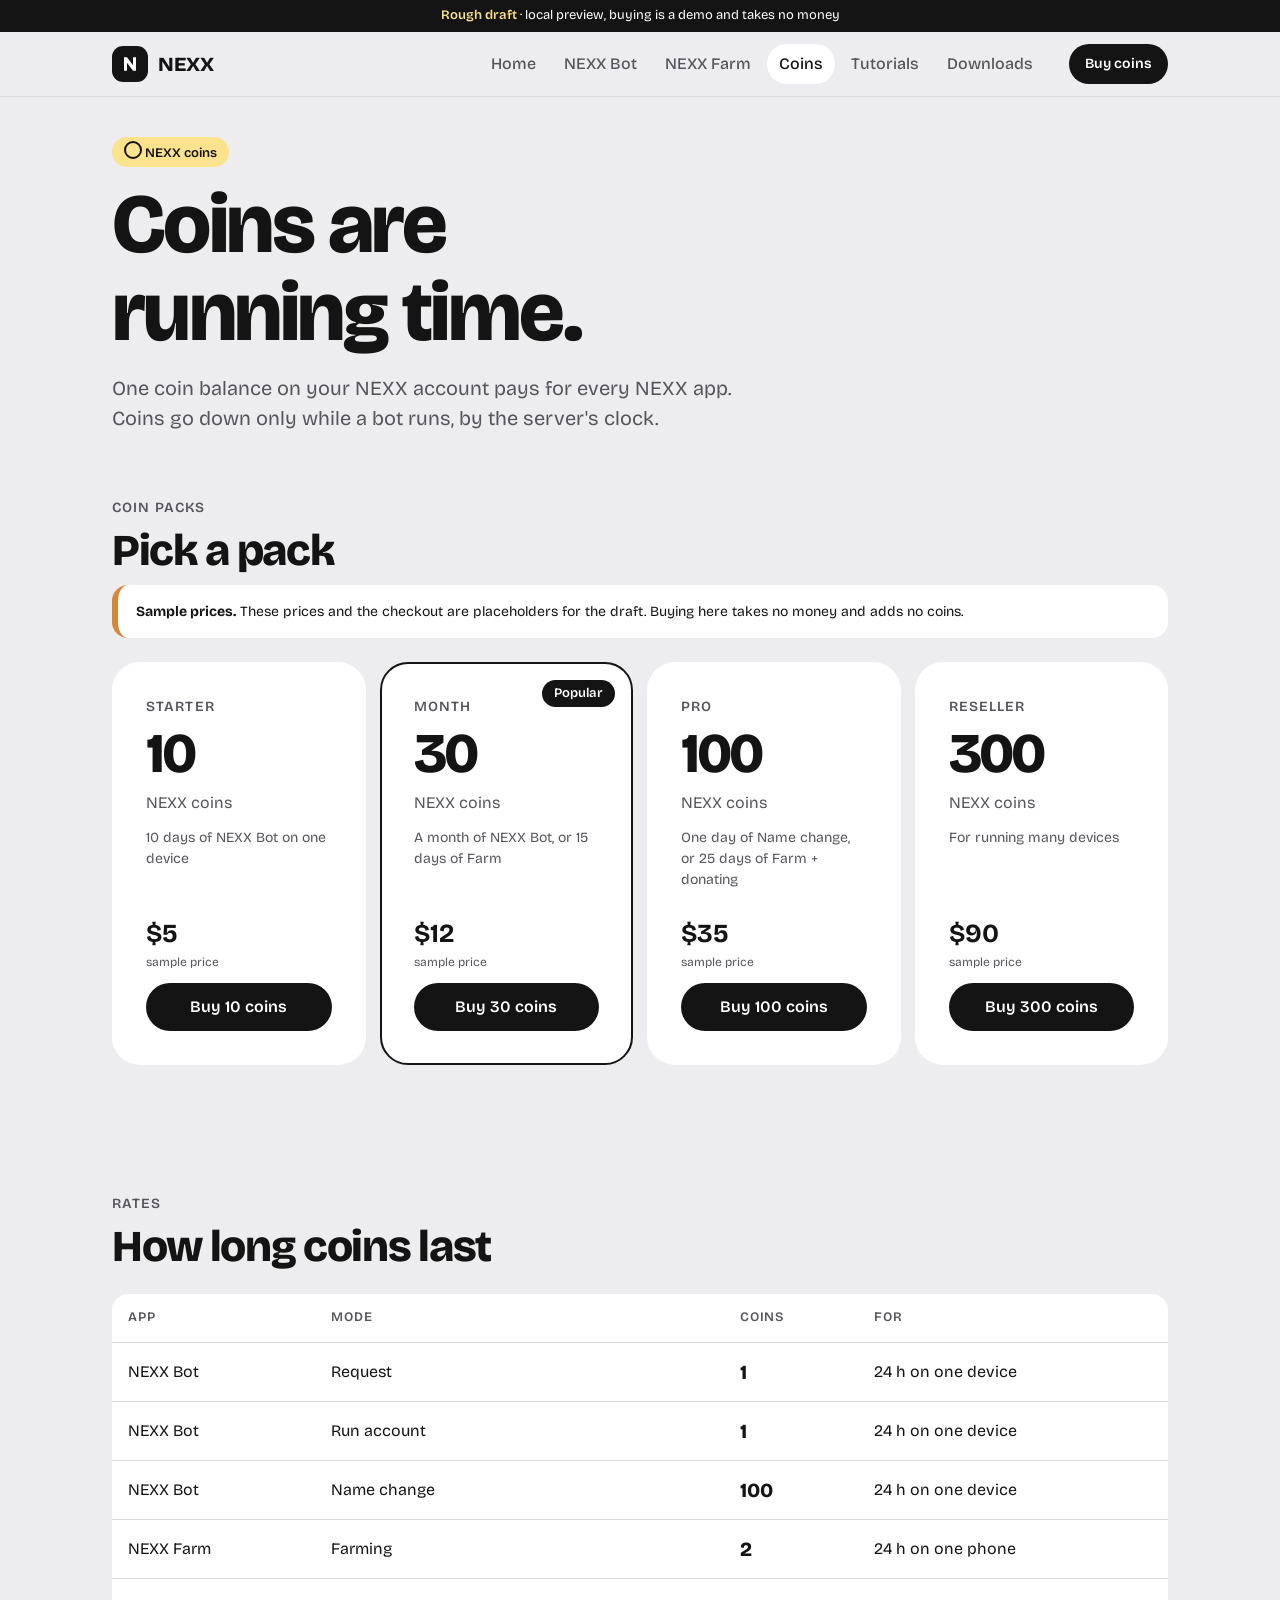
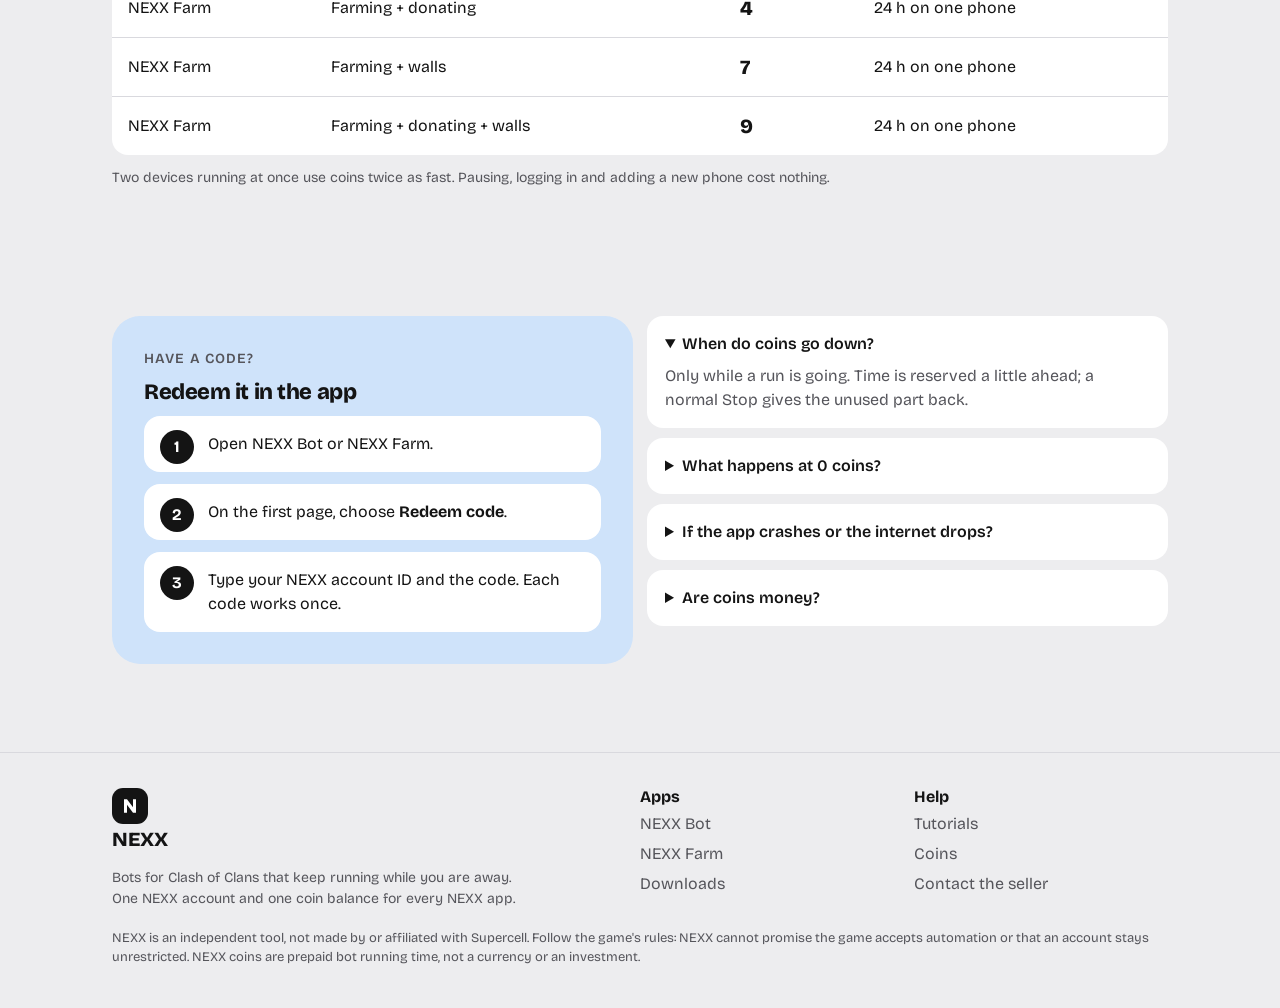
==== coins.html @ ed18e1c4 "NEXX website v0.2.1: first upload for GitHub Pages Six pages (Home, NEXX Bot, NEXX Farm, Coins, Tuto" ====
<!doctype html>
<html lang="en">
<head>
<meta charset="utf-8">
<meta name="viewport" content="width=device-width, initial-scale=1, viewport-fit=cover">
<meta name="theme-color" content="#EDEDEF">
<script>document.documentElement.className += " js";</script>
<title>NEXX coins — buy running time</title>
<link rel="preconnect" href="https://fonts.googleapis.com">
<link rel="preconnect" href="https://fonts.gstatic.com" crossorigin>
<link href="https://fonts.googleapis.com/css2?family=Bricolage+Grotesque:opsz,wght@12..96,400;12..96,500;12..96,600;12..96,700;12..96,800&display=swap" rel="stylesheet">
<link rel="stylesheet" href="assets/style.css">
</head>
<body data-page="coins">
<header id="site-head"></header>

<main>
  <section class="hero">
    <div class="wrap">
      <span class="pill butter"><span class="coin-dot"></span>&nbsp;NEXX coins</span>
      <h1>Coins are<br>running time.</h1>
      <p class="lead">One coin balance on your NEXX account pays for every NEXX app. Coins go down only while a bot runs, by the server's clock.</p>
    </div>
  </section>

  <section style="padding-top:0">
    <div class="wrap">
      <div class="section-head">
        <span class="eyebrow">Coin packs</span>
        <h2>Pick a pack</h2>
        <p class="note warn small"><b>Sample prices.</b> These prices and the checkout are placeholders for the draft. Buying here takes no money and adds no coins.</p>
      </div>
      <div class="grid four" data-packages></div>
    </div>
  </section>

  <section>
    <div class="wrap">
      <div class="section-head"><span class="eyebrow">Rates</span><h2>How long coins last</h2></div>
      <div data-usage=""></div>
      <p class="muted small" style="margin-top:12px">Two devices running at once use coins twice as fast. Pausing, logging in and adding a new phone cost nothing.</p>
    </div>
  </section>

  <section>
    <div class="wrap">
      <div class="grid two">
        <div class="tile sky">
          <span class="eyebrow">Have a code?</span>
          <h3>Redeem it in the app</h3>
          <ol class="steps">
            <li>Open NEXX Bot or NEXX Farm.</li>
            <li>On the first page, choose <b style="display:inline">Redeem code</b>.</li>
            <li>Type your NEXX account ID and the code. Each code works once.</li>
          </ol>
        </div>
        <div class="faq">
          <details open><summary>When do coins go down?</summary><p>Only while a run is going. Time is reserved a little ahead; a normal Stop gives the unused part back.</p></details>
          <details><summary>What happens at 0 coins?</summary><p>You can still log in. A run waits for coins and goes on by itself when coins are added.</p></details>
          <details><summary>If the app crashes or the internet drops?</summary><p>At most the last 45 seconds that were reserved can be used up. Internet is needed the whole time a run goes.</p></details>
          <details><summary>Are coins money?</summary><p>No. NEXX coins are prepaid bot running time, not a currency or an investment.</p></details>
        </div>
      </div>
    </div>
  </section>
</main>

<!-- Demo checkout: nothing here is sent anywhere -->
<div class="modal-back" id="checkout" role="dialog" aria-modal="true" aria-labelledby="co-title">
  <div class="modal">
    <div class="modal-top">
      <h3 id="co-title">Buy coins</h3>
      <button class="x" type="button" data-close aria-label="Close">×</button>
    </div>
    <form novalidate>
      <div class="summary-box"><b data-sum-coins></b><span data-sum-price></span></div>
      <div class="field">
        <label for="acct">Your NEXX account ID</label>
        <input id="acct" autocomplete="off" placeholder="the ID you log in with" maxlength="20">
        <span class="err">Enter the 3–20 character ID you log in with.</span>
      </div>
      <div class="field">
        <span class="label">Pay with</span>
        <div class="opts" data-pay></div>
      </div>
      <p class="small muted" style="margin-bottom:14px">Demo checkout: no payment is taken and nothing is sent.</p>
      <button class="btn block" type="submit" data-submit><span class="st st-idle">Place order (demo)</span><span class="st st-busy"><span class="spin"></span>Placing order…</span></button>
    </form>
    <div class="done-box" hidden>
      <div class="tick">✓</div>
      <h3>Demo order placed</h3>
      <p class="muted" data-done-text></p>
      <button class="btn" type="button" data-close>Close</button>
    </div>
  </div>
</div>

<footer id="site-foot"></footer>
<script src="assets/data.js"></script>
<script src="assets/app.js"></script>
</body>
</html>
---- assets/style.css ----
/* NEXX website — rough UI. Look taken from the NEXX Farm marketing sheet (Bento). */
:root {
  --ground: #EDEDEF;
  --ink: #141414;
  --muted: #55555B;
  --tile: #FFFFFF;
  --line: #D9D9DE;
  --lilac: #D8CCFA;   /* NEXX Bot */
  --mint: #BDEBD2;    /* NEXX Farm */
  --butter: #FBE28C;  /* coins */
  --sky: #CFE3FA;     /* tutorials */
  --peach: #F8CDB9;   /* warnings */
  --radius: 28px;
  --radius-sm: 16px;
  --wrap: 1120px;
  --font: "Bricolage Grotesque", "Segoe UI", system-ui, sans-serif;
  --ease: cubic-bezier(.2, .8, .2, 1);
  --spring: cubic-bezier(.3, 1.6, .5, 1);
  --ok: #1f9d55;
}

* { box-sizing: border-box; margin: 0; padding: 0; }
[hidden] { display: none !important; }
[id] { scroll-margin-top: 130px; }
html { -webkit-text-size-adjust: 100%; scroll-behavior: smooth; }
body {
  background: var(--ground);
  color: var(--ink);
  font-family: var(--font);
  font-size: 16px;
  line-height: 1.5;
  min-height: 100vh;
  min-height: 100svh;
  display: flex;
  flex-direction: column;
  overflow-x: hidden;
  overflow-x: clip;
}
main { flex: 1; }
img, svg { display: block; max-width: 100%; }
a { color: inherit; }
button { font: inherit; color: inherit; cursor: pointer; }

.wrap { width: 100%; max-width: var(--wrap); margin: 0 auto; padding: 0 16px; }
@media (min-width: 720px) { .wrap { padding: 0 32px; } }
/* iPhone notch / rounded corners when turned sideways */
.wrap { padding-left: max(16px, env(safe-area-inset-left, 0px)); padding-right: max(16px, env(safe-area-inset-right, 0px)); }
@media (min-width: 720px) { .wrap { padding-left: max(32px, env(safe-area-inset-left, 0px)); padding-right: max(32px, env(safe-area-inset-right, 0px)); } }

/* ---------- demo banner ---------- */
.demo-bar {
  background: var(--ink); color: #fff; font-size: 13px; text-align: center;
  padding: 6px 16px;
  padding-left: max(16px, env(safe-area-inset-left, 0px)); padding-right: max(16px, env(safe-area-inset-right, 0px));
}
.demo-bar b { color: var(--butter); font-weight: 600; }

/* ---------- header ---------- */
.site-head { position: sticky; top: 0; z-index: 20; background: rgba(237,237,239,.92); -webkit-backdrop-filter: blur(8px); backdrop-filter: blur(8px); border-bottom: 1px solid var(--line); transition: box-shadow .3s var(--ease); }
.site-head.scrolled { box-shadow: 0 10px 30px -18px rgba(20,20,20,.45); }
.site-head .wrap { display: flex; align-items: center; gap: 16px; height: 64px; }
.brand { display: flex; align-items: center; gap: 10px; text-decoration: none; font-weight: 800; font-size: 20px; letter-spacing: -0.02em; }
.mark { width: 36px; height: 36px; border-radius: 11px; background: var(--ink); display: grid; place-items: center; flex: none; }
.mark svg { width: 36px; height: 36px; }
.nav { display: none; gap: 4px; margin-left: auto; }
.nav a { text-decoration: none; padding: 8px 12px; border-radius: 999px; font-weight: 500; color: var(--muted); transition: color .2s, background-color .2s; }
@media (hover: hover) { .nav a:hover { color: var(--ink); background: var(--tile); } }
.nav a.on { color: var(--ink); background: var(--tile); }
.site-head .head-cta { margin-left: auto; }
.menu-btn { margin-left: 4px; width: 44px; height: 44px; border-radius: 12px; border: 1px solid var(--line); background: var(--tile); display: grid; place-items: center; }
.menu-btn svg { width: 22px; height: 22px; }
/* burger that turns into an X */
.menu-btn .bars { position: relative; display: block; width: 20px; height: 14px; }
.menu-btn .bars i { position: absolute; left: 0; right: 0; height: 2px; border-radius: 2px; background: currentColor; transition: top .3s var(--ease), transform .3s var(--ease), opacity .2s; }
.menu-btn .bars i:nth-child(1) { top: 0; }
.menu-btn .bars i:nth-child(2) { top: 6px; }
.menu-btn .bars i:nth-child(3) { top: 12px; }
.menu-btn[aria-expanded="true"] .bars i:nth-child(1) { top: 6px; transform: rotate(45deg); }
.menu-btn[aria-expanded="true"] .bars i:nth-child(2) { opacity: 0; transform: scaleX(.2); }
.menu-btn[aria-expanded="true"] .bars i:nth-child(3) { top: 6px; transform: rotate(-45deg); }
/* phone menu: slides open; closed links are hidden from taps and the keyboard */
.mobile-nav { display: none; border-top: 1px solid var(--line); background: var(--ground); }
.mobile-nav.open { display: block; }
.js .mobile-nav { display: grid; grid-template-rows: 0fr; visibility: hidden; border-top-width: 0; transition: grid-template-rows .4s var(--ease), visibility 0s linear .4s; }
.js .mobile-nav.open { grid-template-rows: 1fr; visibility: visible; border-top-width: 1px; transition: grid-template-rows .4s var(--ease), visibility 0s; }
.mobile-nav .inner { min-height: 0; overflow: hidden; }
.mobile-nav.open .inner { max-height: calc(100vh - 110px); max-height: calc(100svh - 110px); overflow-y: auto; overscroll-behavior: contain; }
.mobile-nav a { display: block; padding: 14px 16px; text-decoration: none; font-weight: 600; border-bottom: 1px solid var(--line); }
.mobile-nav a { padding-left: max(16px, env(safe-area-inset-left, 0px)); padding-right: max(16px, env(safe-area-inset-right, 0px)); }
.mobile-nav a.on { background: var(--tile); }
.js .mobile-nav.open a { animation: nx-slide-in .4s var(--ease) both; animation-delay: calc(var(--i, 0) * 40ms + 60ms); }
@media (min-width: 900px) {
  .nav { display: flex; }
  .site-head .head-cta { margin-left: 8px; }
  .menu-btn, .mobile-nav, .mobile-nav.open, .js .mobile-nav, .js .mobile-nav.open { display: none; }
}

/* ---------- buttons, pills ---------- */
.btn {
  display: inline-flex; align-items: center; justify-content: center; gap: 8px;
  min-height: 48px; padding: 0 22px; border-radius: 999px; border: 0;
  background: var(--ink); color: #fff; font-weight: 600; text-decoration: none;
  transition: transform .2s var(--ease), opacity .12s ease, background-color .3s ease, box-shadow .2s var(--ease);
  position: relative; overflow: hidden; isolation: isolate; -webkit-tap-highlight-color: transparent;
}
@media (hover: hover) { .btn:hover { transform: translateY(-2px); box-shadow: 0 10px 22px -12px rgba(20,20,20,.55); } }
.btn:active { transform: translateY(0) scale(.97); opacity: .9; box-shadow: none; }
.btn.light { background: var(--tile); color: var(--ink); border: 1px solid var(--line); }
.btn.small { min-height: 40px; padding: 0 16px; font-size: 14px; }
.btn.block { width: 100%; }
.btn[aria-disabled="true"], .btn:disabled { opacity: .45; pointer-events: none; }
.btn svg { width: 18px; height: 18px; }
.pill { display: inline-block; padding: 4px 12px; border-radius: 999px; background: var(--tile); font-size: 13px; font-weight: 600; }
.pill.ink { background: var(--ink); color: #fff; }
.pill.butter { background: var(--butter); }
.row { display: flex; flex-wrap: wrap; gap: 10px; align-items: center; }

/* ---------- type ---------- */
h1, h2, h3 { letter-spacing: -0.03em; line-height: 1.05; font-weight: 800; }
h1 { font-size: clamp(40px, 9vw, 84px); }
/* phones turned sideways: size the title by the screen height too */
h1 { font-size: clamp(40px, min(9vw, 14svh), 84px); }
h2 { font-size: clamp(28px, 5vw, 44px); }
h3 { font-size: 22px; letter-spacing: -0.02em; }
.lead { font-size: clamp(17px, 2.2vw, 20px); color: var(--muted); max-width: 640px; }
.muted { color: var(--muted); }
.small { font-size: 14px; }
.eyebrow { font-size: 14px; font-weight: 600; color: var(--muted); text-transform: uppercase; letter-spacing: .08em; }

section { padding: 40px 0; }
@media (min-width: 720px) { section { padding: 64px 0; } }
.section-head { display: flex; flex-direction: column; gap: 10px; margin-bottom: 24px; }

/* ---------- hero ---------- */
.hero { padding-top: 40px; }
.hero h1 { margin: 14px 0 16px; }
.hero .row { margin-top: 24px; }

/* ---------- tiles ---------- */
.grid { display: grid; gap: 14px; grid-template-columns: 1fr; }
.grid > * { min-width: 0; } /* a wide table scrolls inside its tile instead of pushing the page sideways */
@media (min-width: 720px) {
  .grid.two { grid-template-columns: 1fr 1fr; }
  .grid.three { grid-template-columns: repeat(3, 1fr); }
  .grid.four { grid-template-columns: repeat(2, 1fr); }
}
@media (min-width: 1000px) { .grid.four { grid-template-columns: repeat(4, 1fr); } }
.tile { background: var(--tile); border-radius: var(--radius); padding: 24px; display: flex; flex-direction: column; gap: 12px; }
@media (min-width: 720px) { .tile { padding: 32px; } }
.tile.lilac { background: var(--lilac); }
.tile.mint { background: var(--mint); }
.tile.butter { background: var(--butter); }
.tile.sky { background: var(--sky); }
.tile.peach { background: var(--peach); }
.tile.ink { background: var(--ink); color: #fff; }
.tile.ink .muted { color: #B7B7BD; }
.tile .big { font-size: clamp(56px, 10vw, 96px); font-weight: 800; letter-spacing: -0.05em; line-height: .9; }
.tile .spacer { flex: 1; }

.product { min-height: 360px; }
.product .icon { width: 64px; height: 64px; border-radius: 20px; background: var(--ink); display: grid; place-items: center; }
.product .icon svg { width: 32px; height: 32px; }
.product ul { list-style: none; display: grid; gap: 8px; }
.product li { display: flex; gap: 10px; align-items: flex-start; }
.product li::before { content: ""; width: 8px; height: 8px; border-radius: 50%; background: var(--ink); margin-top: 9px; flex: none; }
.rate { font-weight: 600; }

/* ---------- steps ---------- */
.steps { list-style: none; counter-reset: s; display: grid; gap: 12px; }
.steps > li { counter-increment: s; background: var(--tile); border-radius: var(--radius-sm); padding: 16px 16px 16px 64px; position: relative; }
.steps > li::before {
  content: counter(s); position: absolute; left: 16px; top: 14px;
  width: 34px; height: 34px; border-radius: 50%; background: var(--ink); color: #fff;
  display: grid; place-items: center; font-weight: 700;
}
.steps > li b { display: block; }

/* ---------- plain checklist ---------- */
.checks { list-style: none; display: grid; gap: 12px; }
.checks > li { position: relative; padding-left: 36px; }
.checks > li::before { content: "✓"; position: absolute; left: 0; top: 1px; width: 24px; height: 24px; border-radius: 50%; background: var(--ink); color: #fff; font-size: 13px; display: grid; place-items: center; }
.checks.titled > li > b { display: block; }

/* ---------- tables ---------- */
.table-wrap { overflow-x: auto; border-radius: var(--radius-sm); background: var(--tile); }
table { width: 100%; border-collapse: collapse; min-width: 300px; }
th { white-space: nowrap; }
td { overflow-wrap: break-word; }
@media (max-width: 480px) { th, td { padding: 12px 10px; } td.num { font-size: 18px; } }
th, td { text-align: left; padding: 14px 16px; border-bottom: 1px solid var(--line); }
th { font-size: 13px; text-transform: uppercase; letter-spacing: .06em; color: var(--muted); font-weight: 600; }
tr:last-child td { border-bottom: 0; }
td.num { font-weight: 800; font-size: 20px; }

/* ---------- coin packages ---------- */
.pack { position: relative; border: 2px solid transparent; }
.pack.popular { border-color: var(--ink); }
.pack .flag { position: absolute; top: 16px; right: 16px; }
.pack .coins { font-size: 56px; font-weight: 800; letter-spacing: -0.05em; line-height: .9; }
.pack .price { font-size: 26px; font-weight: 700; }
.pack .sample { font-size: 12px; color: var(--muted); }
.coin-dot { display: inline-block; width: 18px; height: 18px; border-radius: 50%; background: var(--butter); border: 2px solid var(--ink); vertical-align: -2px; }

/* ---------- tutorials ---------- */
.chips { display: flex; gap: 8px; flex-wrap: wrap; margin-bottom: 20px; }
.chip { border: 1px solid var(--line); background: var(--tile); border-radius: 999px; padding: 8px 16px; font-weight: 600; font-size: 14px; }
.chip.on { background: var(--ink); color: #fff; border-color: var(--ink); }
.tut { padding: 0; overflow: hidden; }
.tut .video {
  aspect-ratio: 16 / 9; background: repeating-linear-gradient(135deg, #e4e4e8 0 14px, #ececf0 14px 28px);
  display: grid; place-items: center; color: var(--muted); font-weight: 600; font-size: 14px;
}
.tut .video span { background: var(--tile); padding: 6px 14px; border-radius: 999px; display: inline-flex; gap: 8px; align-items: center; }
.tut .body { padding: 20px 24px 24px; display: flex; flex-direction: column; gap: 10px; }
.tut details { border-top: 1px solid var(--line); padding-top: 10px; }
.tut summary { cursor: pointer; font-weight: 600; list-style: none; display: flex; justify-content: space-between; align-items: center; }
.tut summary::-webkit-details-marker { display: none; }
.tut summary::after { content: "+"; font-size: 22px; font-weight: 400; }
.tut details[open] summary::after { content: "–"; }
.tut ol { padding-left: 20px; display: grid; gap: 6px; margin-top: 10px; }
.tag { font-size: 12px; font-weight: 700; padding: 3px 10px; border-radius: 999px; align-self: flex-start; }
.tag.bot { background: var(--lilac); }
.tag.farm { background: var(--mint); }
.tag.coins { background: var(--butter); }
.tag.all { background: var(--sky); }

/* ---------- downloads ---------- */
.dl-meta { display: grid; grid-template-columns: auto 1fr; gap: 4px 16px; font-size: 14px; }
.dl-meta dt { color: var(--muted); }
.dl-meta dd { font-weight: 600; word-break: break-all; }
.status-dot { display: inline-block; width: 8px; height: 8px; border-radius: 50%; background: #999; margin-right: 6px; vertical-align: 1px; }
.status-dot.live { background: #1f9d55; }
.status-dot.off { background: #d64545; }

/* ---------- callouts, FAQ ---------- */
.note { background: var(--tile); border-left: 6px solid var(--ink); border-radius: var(--radius-sm); padding: 16px 18px; }
.note.warn { border-left-color: #d6873a; }
.faq details { background: var(--tile); border-radius: var(--radius-sm); padding: 16px 18px; }
.faq details + details { margin-top: 10px; }
.faq summary { cursor: pointer; font-weight: 600; }
.faq details p { margin-top: 8px; color: var(--muted); }

/* ---------- modal (demo checkout) ---------- */
.modal-back { position: fixed; inset: 0; background: rgba(20,20,20,.5); display: none; align-items: flex-end; justify-content: center; z-index: 50; padding: 0; }
.modal-back.open { display: flex; }
@media (min-width: 640px) { .modal-back { align-items: center; padding: 24px; } }
.modal { background: var(--ground); width: 100%; max-width: 480px; border-radius: 28px 28px 0 0; padding: 24px 20px 28px; max-height: 92vh; overflow-y: auto; }
.modal { max-height: 92svh; padding-bottom: calc(28px + env(safe-area-inset-bottom, 0px)); overscroll-behavior: contain; }
@media (min-width: 640px) { .modal { border-radius: 28px; padding: 28px; } }
.modal-top { display: flex; justify-content: space-between; align-items: center; margin-bottom: 16px; }
.x { width: 40px; height: 40px; border-radius: 50%; border: 1px solid var(--line); background: var(--tile); font-size: 20px; line-height: 1; }
.field { display: grid; gap: 6px; margin-bottom: 14px; }
.field label, .field .label { font-weight: 600; font-size: 14px; }
.field input:not([type="radio"]) {
  min-height: 48px; border-radius: 14px; border: 1px solid var(--line); background: var(--tile);
  padding: 0 14px; font: inherit; color: var(--ink); width: 100%;
}
.field input:not([type="radio"]):focus { outline: 2px solid var(--ink); outline-offset: 1px; }
.field .err { color: #b3261e; font-size: 13px; display: none; }
.field.bad .err { display: block; }
.field.bad input { border-color: #b3261e; }
.opts { display: grid; gap: 8px; }
.opt { display: flex; gap: 10px; align-items: center; background: var(--tile); border: 1px solid var(--line); border-radius: 14px; padding: 12px 14px; cursor: pointer; }
.opt input { accent-color: var(--ink); width: 18px; height: 18px; }
.summary-box { background: var(--tile); border-radius: var(--radius-sm); padding: 14px 16px; display: flex; justify-content: space-between; align-items: center; margin-bottom: 14px; }
.done-box { text-align: center; display: grid; gap: 12px; justify-items: center; }
.done-box .tick { width: 64px; height: 64px; border-radius: 50%; background: var(--mint); display: grid; place-items: center; font-size: 30px; }

/* ---------- footer ---------- */
.site-foot { border-top: 1px solid var(--line); padding: 32px 0 40px; margin-top: 24px; }
.site-foot { padding-bottom: calc(40px + env(safe-area-inset-bottom, 0px)); }
.site-foot .cols { display: grid; gap: 20px; }
@media (min-width: 720px) { .site-foot .cols { grid-template-columns: 2fr 1fr 1fr; } }
.site-foot a { text-decoration: none; color: var(--muted); display: block; padding: 3px 0; transition: color .2s, translate .25s var(--ease); }
@media (hover: hover) { .site-foot .cols a:hover { color: var(--ink); translate: 3px 0; } }
.site-foot .fine { font-size: 13px; color: var(--muted); margin-top: 20px; }

/* =====================================================================
   Motion. Everything that starts hidden is under .js, so the pages
   still show in full if the script does not run.
   ===================================================================== */

/* ---------- smooth fade between pages (Chrome/Edge; others just load) ---------- */
@media (prefers-reduced-motion: no-preference) {
  @view-transition { navigation: auto; }
}
::view-transition-old(root), ::view-transition-new(root) { animation-duration: .28s; }

/* ---------- hero: lines slide up, the rest rises in ---------- */
.hero h1 .ln { display: block; overflow: hidden; padding-bottom: .12em; margin-bottom: -.12em; }
.hero h1 .ln > span { display: inline-block; }
.js .hero h1 .ln > span { animation: nx-line .9s var(--ease) both; animation-delay: calc(.08s + var(--i, 0) * .12s); }
.js .hero .wrap > :not(h1) { animation: nx-rise .8s var(--ease) both; }
.js .hero .wrap > :nth-child(1) { animation-delay: 0s; }
.js .hero .wrap > :nth-child(3) { animation-delay: .3s; }
.js .hero .wrap > :nth-child(4) { animation-delay: .4s; }
.js .hero .wrap > :nth-child(5) { animation-delay: .5s; }

/* ---------- scroll reveal (app.js adds data-reveal and .in) ---------- */
.js [data-reveal] {
  opacity: 0; translate: 0 26px;
  transition: opacity .7s var(--ease) var(--d, 0ms), translate .7s var(--ease) var(--d, 0ms), scale .7s var(--ease) var(--d, 0ms),
              transform .3s var(--ease), box-shadow .3s var(--ease);
}
.js [data-reveal="left"] { translate: -22px 0; }
.js [data-reveal].in { opacity: 1; translate: none; scale: none; }

/* step numbers pop in after their row */
.js .steps > li[data-reveal]::before { scale: .3; transition: scale .55s var(--spring) calc(var(--d, 0ms) + .18s); }
.js .steps > li[data-reveal].in::before { scale: 1; }

/* ---------- tiles: lift on hover (mouse only) ---------- */
.tile { transition: transform .3s var(--ease), box-shadow .3s var(--ease); }
.product .icon { transition: transform .5s var(--spring); }
@media (hover: hover) {
  .tile.product:hover, .pack:hover, .tut:hover, .grid > .tile:not(.tut):hover { transform: translateY(-4px); box-shadow: 0 22px 44px -26px rgba(20,20,20,.4); }
  .product:hover .icon { transform: rotate(-8deg) scale(1.08); }
}

/* ---------- click ripple ---------- */
.chip, .opt, .x, .menu-btn { position: relative; overflow: hidden; -webkit-tap-highlight-color: transparent; }
.rip-ink { position: absolute; border-radius: 50%; pointer-events: none; background: currentColor; opacity: .22; transform: scale(0); animation: nx-ripple .65s ease-out forwards; z-index: -1; }
.chip .rip-ink, .opt .rip-ink, .x .rip-ink, .menu-btn .rip-ink { z-index: 0; }

/* ---------- buttons with a busy / done state ---------- */
.btn .st { display: inline-flex; align-items: center; gap: 8px; }
.btn .st-busy, .btn .st-done { display: none; }
.btn[data-state="busy"] .st-idle, .btn[data-state="done"] .st-idle { display: none; }
.btn[data-state="busy"] .st-busy, .btn[data-state="done"] .st-done { display: inline-flex; animation: nx-swap .3s var(--ease) both; }
.btn[data-state="busy"] { pointer-events: none; }
.btn[data-state="done"] { background: var(--ok); color: #fff; }
.btn::after { content: ""; position: absolute; inset: 0; z-index: -1; opacity: 0; pointer-events: none;
  background: linear-gradient(100deg, transparent 20%, rgba(255,255,255,.28) 50%, transparent 80%); transform: translateX(-100%); }
.btn[data-state="busy"]::after { opacity: 1; animation: nx-sheen 1.1s linear infinite; }
.spin { width: 16px; height: 16px; border-radius: 50%; border: 2px solid rgba(255,255,255,.35); border-top-color: #fff; animation: nx-spin .7s linear infinite; flex: none; }
.btn.light .spin { border-color: rgba(20,20,20,.2); border-top-color: var(--ink); }
.tick-draw path { stroke-dasharray: 24; stroke-dashoffset: 24; animation: nx-draw .45s var(--ease) .1s forwards; }

/* Download APK button */
@media (hover: hover) { .dl-btn:hover .st-idle svg { animation: nx-bob .9s ease-in-out infinite; } }
.dl-note { animation: nx-rise .4s var(--ease) both; }
.dl-btn.android-only { opacity: 1; background: var(--tile); color: var(--muted); border: 1px dashed var(--muted); transition: none; }

/* live version: dot pulses, pill pops when the version arrives */
.status-dot.live { animation: nx-pulse 2.2s ease-out infinite; }
.pill.pop { animation: nx-pop .5s var(--spring); }

/* ---------- coins ---------- */
.pack .flag { animation: nx-float 2.8s ease-in-out infinite; }
.coin-fly { position: fixed; z-index: 60; width: 18px; height: 18px; margin: -9px 0 0 -9px; border-radius: 50%;
  background: var(--butter); border: 2px solid var(--ink); pointer-events: none;
  animation: nx-coin .8s cubic-bezier(.2,.7,.3,1) forwards; }

/* checkout: slides up on phones, pops in on wider screens; animates out on close */
.modal-back.open { animation: nx-fade .25s ease both; }
.modal-back.open .modal { animation: nx-sheet .45s var(--ease) both; }
@media (min-width: 640px) { .modal-back.open .modal { animation-name: nx-pop-in; } }
.modal-back.closing { animation: nx-fade-out .22s ease both; }
.modal-back.closing .modal { animation: nx-sheet-out .22s ease-in both; }
@media (min-width: 640px) { .modal-back.closing .modal { animation-name: nx-pop-out; } }
.field.bad input { animation: nx-shake .4s; }
.done-box:not([hidden]) { animation: nx-rise .45s var(--ease) both; }
.done-box:not([hidden]) .tick { animation: nx-pop .6s var(--spring) .05s both, nx-ring 1.2s ease-out .3s; }

/* ---------- tutorials and FAQ ---------- */
.chip { transition: background-color .2s, color .2s, border-color .2s, transform .2s var(--ease); }
.chip:active { transform: scale(.95); }
.tut.pop { animation: nx-pop-in .45s var(--ease) both; }
details[open] > :not(summary) { animation: nx-drop .35s var(--ease) both; }

/* ---------- phones turned sideways and other short screens ---------- */
@media (orientation: landscape) and (max-height: 520px) {
  .demo-bar { padding-top: 4px; padding-bottom: 4px; font-size: 12px; }
  .site-head .wrap { height: 56px; }
  [id] { scroll-margin-top: 100px; }
  section { padding: 28px 0; }
  .hero { padding-top: 22px; }
  .hero h1 { margin: 10px 0 12px; }
  .hero .row { margin-top: 16px; }
  .product { min-height: 0; }
  .mobile-nav.open .inner { max-height: calc(100vh - 90px); max-height: calc(100svh - 90px); }
}
/* sideways phones get two columns instead of one long list */
@media (orientation: landscape) and (min-width: 560px) and (max-width: 719.98px) {
  .grid.two, .grid.three, .grid.four { grid-template-columns: 1fr 1fr; }
  .tile { padding: 24px; }
  .tut { padding: 0; }
}

/* =====================================================================
   Phones (under 600 px wide): the same look, tighter and tidier.
   Nothing wider than the screen, buttons in even rows, no oversized blocks.
   ===================================================================== */
.demo-bar .short { display: none; }
.table-wrap td.num .unit { display: none; }
@media (max-width: 599.98px) {
  [id] { scroll-margin-top: 92px; }

  /* draft bar: one short line */
  .demo-bar { font-size: 12px; padding-top: 5px; padding-bottom: 5px; white-space: nowrap; overflow: hidden; text-overflow: ellipsis; }
  .demo-bar .long { display: none; }
  .demo-bar .short { display: inline; }

  /* header */
  .site-head .wrap { height: 56px; gap: 10px; }
  .brand { font-size: 18px; gap: 8px; }
  .mark, .mark svg { width: 32px; height: 32px; }
  .mark { border-radius: 10px; }
  .site-head .head-cta { min-height: 36px; padding: 0 14px; font-size: 13px; }
  .menu-btn { width: 40px; height: 40px; }
  .mobile-nav a { padding-top: 13px; padding-bottom: 13px; }

  /* type and spacing */
  section { padding: 28px 0; }
  .hero { padding-top: 22px; }
  .hero .pill { font-size: 12px; padding: 3px 10px; }
  .hero h1 { margin: 10px 0; }
  h1 { font-size: clamp(32px, 9.6vw, 40px); }
  h2 { font-size: 26px; }
  h3 { font-size: 19px; }
  .lead { font-size: 16px; }
  .eyebrow { font-size: 12px; }
  .section-head { gap: 6px; margin-bottom: 16px; }

  /* buttons: a row of buttons shares the width evenly, never ragged */
  .btn { min-height: 46px; padding: 0 16px; font-size: 15px; }
  .row:has(> .btn) { flex-wrap: nowrap; gap: 8px; }
  .row:has(> .btn) > .btn { flex: 1 1 0; min-width: 0; padding: 0 10px; white-space: nowrap; }
  .hero .row { margin-top: 18px; }

  /* tiles */
  .grid { gap: 10px; }
  .tile { padding: 20px; gap: 10px; border-radius: 22px; }
  .product { min-height: 0; }
  .product .icon { width: 48px; height: 48px; border-radius: 15px; }
  .product .icon svg { width: 24px; height: 24px; }
  .product ul { gap: 6px; font-size: 15px; }
  .product li::before { width: 6px; height: 6px; margin-top: 9px; }
  .rate { font-size: 15px; }
  .tile .big { font-size: 52px; }
  .steps { gap: 8px; }
  .steps > li { padding: 12px 14px 12px 54px; font-size: 15px; border-radius: 14px; }
  .steps > li::before { width: 28px; height: 28px; left: 14px; top: 12px; font-size: 14px; }
  .checks { gap: 10px; font-size: 15px; }
  .checks > li { padding-left: 32px; }
  .checks > li::before { width: 22px; height: 22px; font-size: 12px; }
  .note, .faq details { padding: 14px 16px; }
  .faq details + details { margin-top: 8px; }

  /* coin packs: two by two instead of four full-screen cards */
  .grid.four { grid-template-columns: 1fr 1fr; }
  .pack { padding: 16px 14px 14px; gap: 6px; border-radius: 20px; }
  .pack .flag { top: 12px; right: 12px; font-size: 11px; padding: 2px 8px; }
  .pack .coins { font-size: 40px; }
  .pack .muted { font-size: 13px; }
  .pack p.small { font-size: 12.5px; line-height: 1.35; }
  .pack .price { font-size: 20px; }
  .pack .btn { min-height: 40px; padding: 0 8px; font-size: 14px; }

  /* tutorials: filters on one line, slim "video coming" strip instead of a big empty box */
  .chips { flex-wrap: nowrap; overflow-x: auto; scrollbar-width: none; gap: 6px; margin-bottom: 14px; }
  .chips::-webkit-scrollbar { display: none; }
  .chip { flex: none; padding: 7px 12px; font-size: 13px; }
  .tut { padding: 0; gap: 0; } /* the guide cards keep their full-width video strip */
  .chip .more, .btn .more { display: none; } /* "Coins & account" → "Coins", "Download NEXX Farm" → "Download" */
  .tut .video:not(:has(iframe)) { aspect-ratio: auto; height: 40px; }
  .tut .video span { padding: 3px 10px; font-size: 12px; }
  .tut .body { padding: 14px 18px 16px; gap: 6px; }
  .tut h3 { font-size: 18px; }

  /* downloads: version pill stays top-right, the two buttons stack full width */
  [data-release] > .row:first-child { flex-wrap: nowrap; align-items: flex-start; }
  [data-release] > .row:first-child .eyebrow { flex: 1; min-width: 0; }
  [data-release] > .row:first-child .pill { flex: none; }
  [data-release] .row:has(> .btn) { display: grid; grid-template-columns: 1fr; }
  .dl-meta { font-size: 13px; }

  /* footer: links in two columns */
  .site-foot { padding-top: 24px; margin-top: 8px; }
  .site-foot .cols { grid-template-columns: 1fr 1fr; gap: 16px; }
  .site-foot .cols > :first-child { grid-column: 1 / -1; }
  .site-foot .fine { font-size: 12px; margin-top: 16px; }

  /* checkout sheet */
  .modal { padding: 20px 16px 24px; padding-bottom: calc(24px + env(safe-area-inset-bottom, 0px)); }
  .modal-top { margin-bottom: 12px; }
  .opt { padding: 10px 12px; }
}
/* coin rates on a phone (upright, or turned sideways): each row becomes a small card
   instead of a squeezed table. Tablets and PCs keep the table. */
@media (max-width: 599.98px), (orientation: landscape) and (max-height: 520px) and (max-width: 959.98px) {
  .table-wrap { background: none; border-radius: 0; overflow: visible; }
  .table-wrap table { min-width: 0; }
  .table-wrap thead { display: none; }
  .table-wrap tbody { display: grid; gap: 8px; }
  .table-wrap tr { display: grid; grid-template-columns: 1fr auto; column-gap: 12px; align-items: center; background: var(--tile); border-radius: 16px; padding: 12px 16px; }
  .table-wrap td { padding: 0; border: 0; }
  .table-wrap td.app { grid-column: 1; font-size: 11px; font-weight: 700; text-transform: uppercase; letter-spacing: .06em; color: var(--muted); }
  .table-wrap td.mode { grid-column: 1; font-weight: 700; }
  .table-wrap td.per { grid-column: 1; font-size: 13px; color: var(--muted); }
  .table-wrap td.num { grid-column: 2; grid-row: 1 / span 3; text-align: right; font-size: 26px; line-height: 1; }
  .table-wrap td.num .unit { display: block; margin-top: 3px; font-size: 11px; font-weight: 600; color: var(--muted); }
}
/* the smallest phones (320 px): button pairs stack, chips get a little narrower */
@media (max-width: 359.98px) {
  .row:has(> .btn) { flex-wrap: wrap; }
  .row:has(> .btn) > .btn { flex: 1 1 100%; }
  .chip { padding: 7px 9px; font-size: 12.5px; }
}

/* ---------- keyframes ---------- */
@keyframes nx-line { from { translate: 0 105%; } }
@keyframes nx-rise { from { opacity: 0; translate: 0 22px; } }
@keyframes nx-slide-in { from { opacity: 0; translate: -14px 0; } }
@keyframes nx-ripple { to { transform: scale(1); opacity: 0; } }
@keyframes nx-swap { from { opacity: 0; translate: 0 8px; } }
@keyframes nx-sheen { to { transform: translateX(100%); } }
@keyframes nx-spin { to { transform: rotate(360deg); } }
@keyframes nx-draw { to { stroke-dashoffset: 0; } }
@keyframes nx-bob { 50% { translate: 0 3px; } }
@keyframes nx-float { 50% { translate: 0 -4px; } }
@keyframes nx-pulse { 0% { box-shadow: 0 0 0 0 rgba(31,157,85,.55); } 70%, 100% { box-shadow: 0 0 0 7px rgba(31,157,85,0); } }
@keyframes nx-pop { 0% { scale: .6; } 60% { scale: 1.08; } 100% { scale: 1; } }
@keyframes nx-ring { from { box-shadow: 0 0 0 0 rgba(31,157,85,.45); } to { box-shadow: 0 0 0 22px rgba(31,157,85,0); } }
@keyframes nx-coin { 0% { transform: translate(0, 0) scale(.4); opacity: 1; } 70% { opacity: 1; } 100% { transform: translate(var(--x), var(--y)) scale(1) rotate(var(--r)); opacity: 0; } }
@keyframes nx-fade { from { opacity: 0; } }
@keyframes nx-fade-out { to { opacity: 0; } }
@keyframes nx-sheet { from { translate: 0 100%; } }
@keyframes nx-sheet-out { to { translate: 0 100%; } }
@keyframes nx-pop-in { from { opacity: 0; scale: .94; translate: 0 14px; } }
@keyframes nx-pop-out { to { opacity: 0; scale: .96; translate: 0 10px; } }
@keyframes nx-shake { 20%, 60% { translate: -6px 0; } 40%, 80% { translate: 6px 0; } }
@keyframes nx-drop { from { opacity: 0; translate: 0 -6px; } }

/* ---------- "Reduce motion" on (phone setting, or Windows "Animation effects" off):
   keep soft fades and the button busy/done feedback, drop sliding, bouncing and flying ---------- */
@media (prefers-reduced-motion: reduce) {
  html { scroll-behavior: auto; }
  .js [data-reveal], .js [data-reveal="left"] { translate: none; scale: none; transition: opacity .6s ease var(--d, 0ms); }
  .js .steps > li[data-reveal]::before { scale: 1; transition: none; }
  .js .hero h1 .ln > span, .js .hero .wrap > :not(h1) { animation-name: nx-fade; animation-duration: .7s; }
  .js .mobile-nav, .js .mobile-nav.open { transition: none; }
  .js .mobile-nav.open a { animation-name: nx-fade; }
  .modal-back.open .modal { animation-name: nx-fade; }
  .modal-back.closing .modal { animation-name: nx-fade-out; }
  .done-box:not([hidden]), .done-box:not([hidden]) .tick, .tut.pop, details[open] > :not(summary), .dl-note,
  .btn[data-state="busy"] .st-busy, .btn[data-state="done"] .st-done { animation: nx-fade .4s ease both; }
  .field.bad input, .pack .flag, .status-dot.live, .pill.pop, .dl-btn .st-idle svg, .btn[data-state="busy"]::after { animation: none; }
  .tick-draw path { animation: none; stroke-dashoffset: 0; }
  .tile.product:hover, .pack:hover, .tut:hover, .grid > .tile:hover, .btn:hover, .btn:active, .product:hover .icon, .chip:active { transform: none; }
  .site-foot .cols a:hover { translate: none; }
}
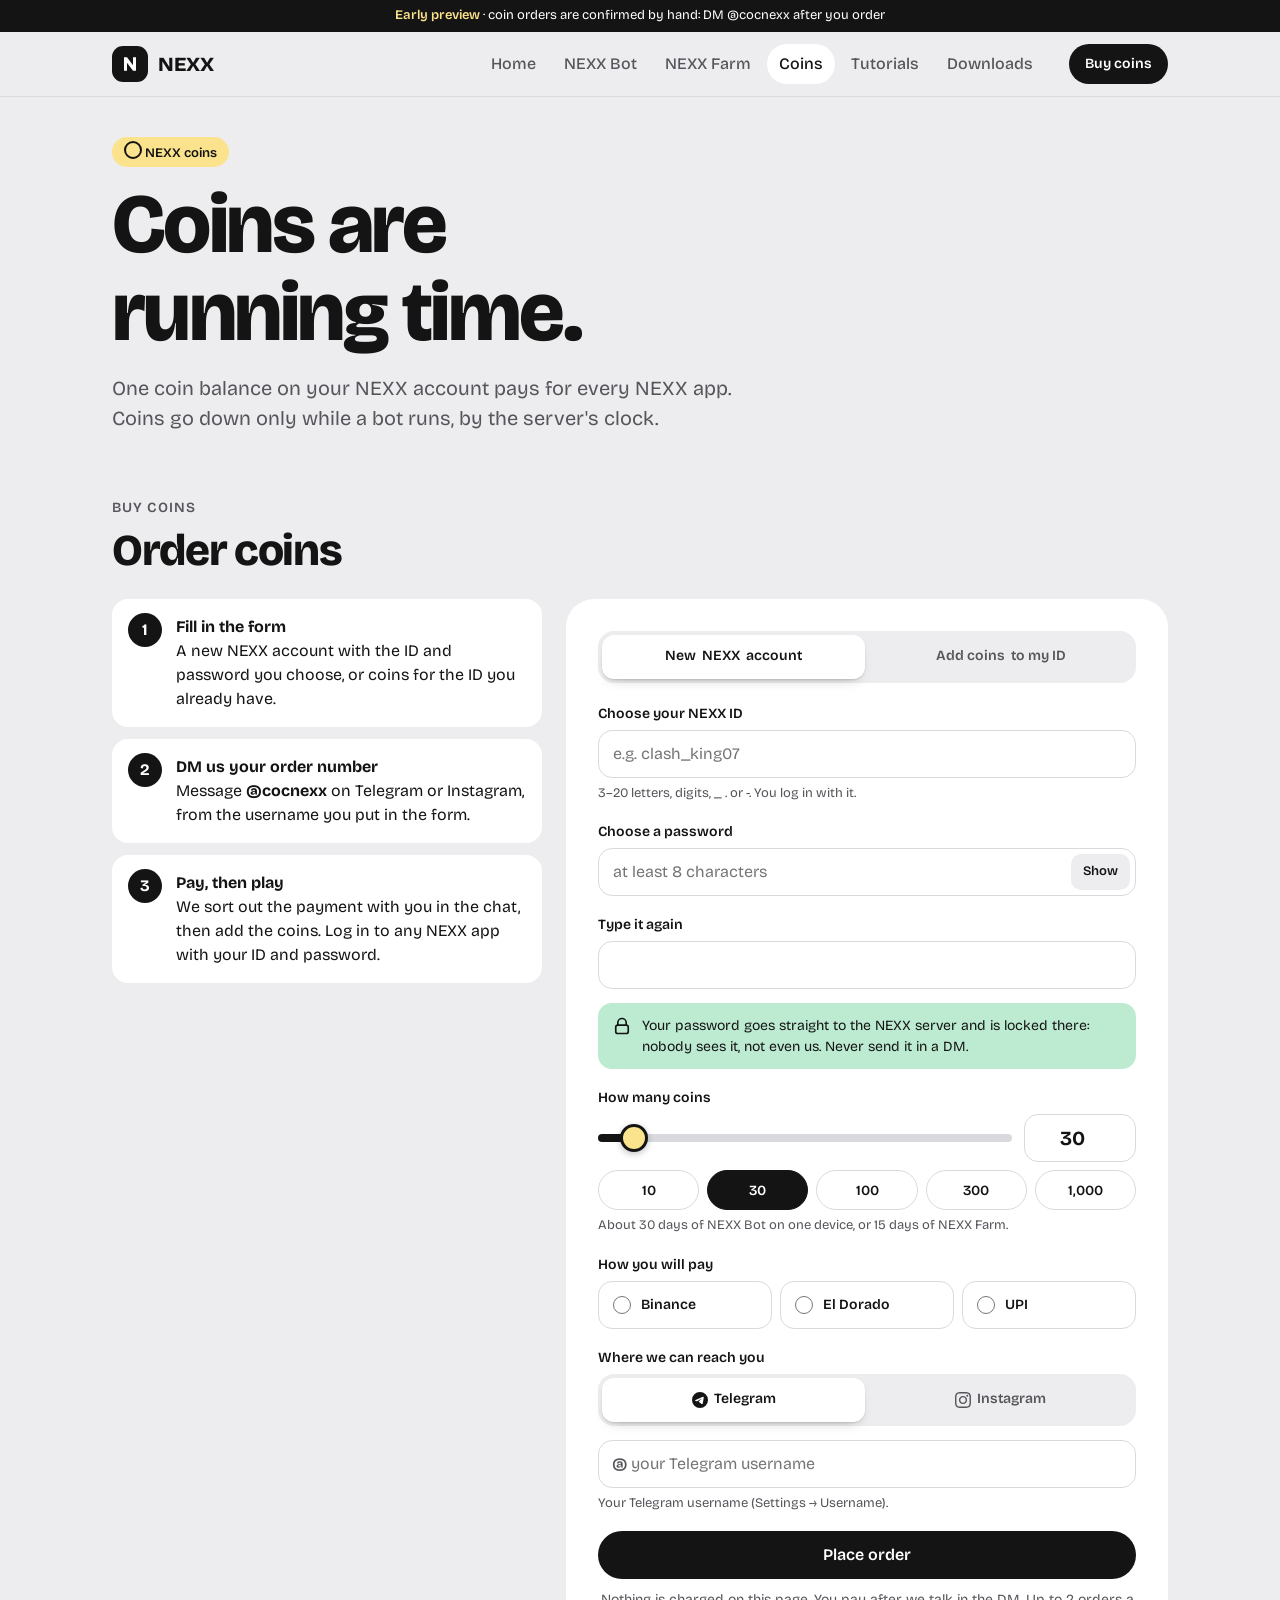
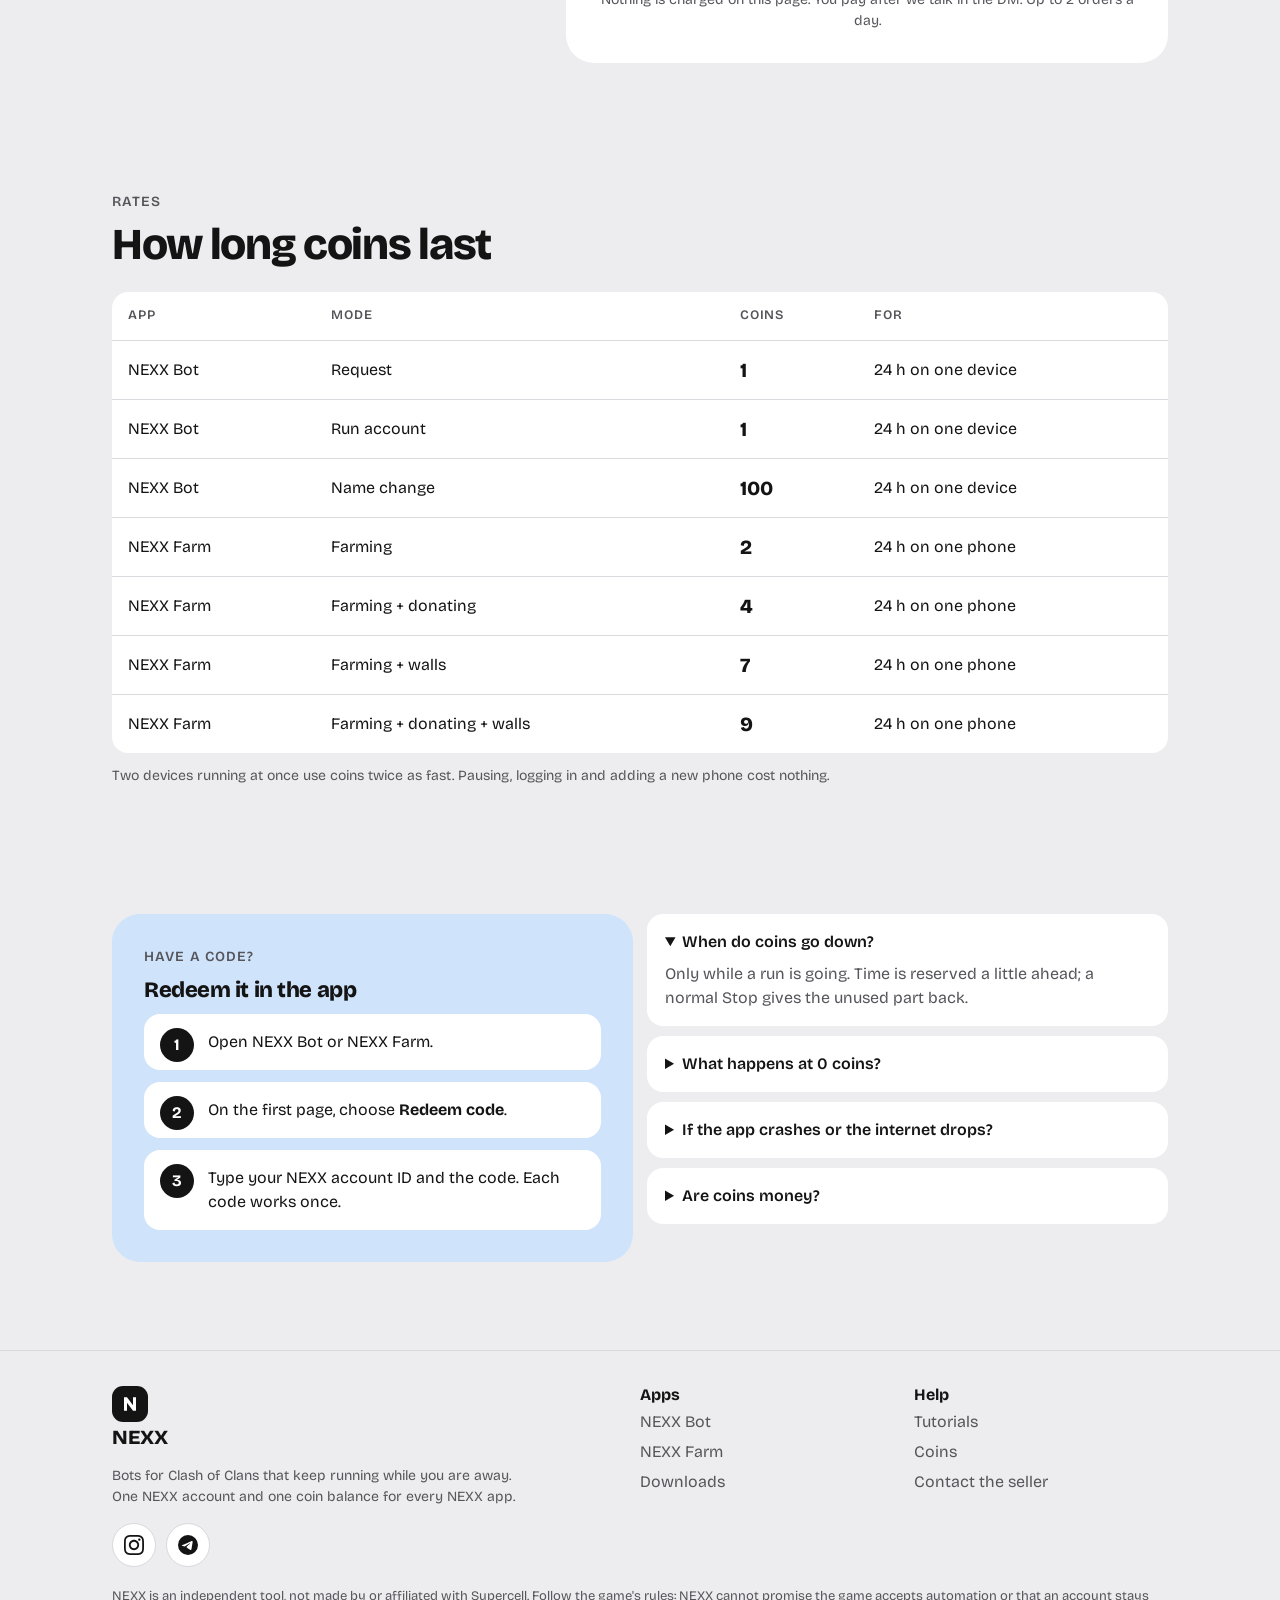
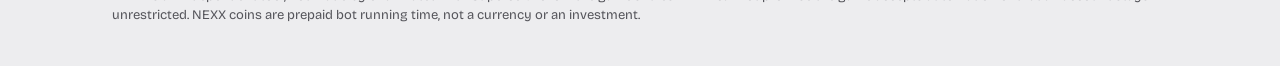
==== commit 3882b07d: "Coins page: order coins on the website, approved in NEXX Admin - coins.html: order form (new account" ====
--- a/coins.html
+++ b/coins.html
@@ -23,14 +23,96 @@
     </div>
   </section>
 
-  <section style="padding-top:0">
+  <section style="padding-top:0" id="buy">
     <div class="wrap">
       <div class="section-head">
-        <span class="eyebrow">Coin packs</span>
-        <h2>Pick a pack</h2>
-        <p class="note warn small"><b>Sample prices.</b> These prices and the checkout are placeholders for the draft. Buying here takes no money and adds no coins.</p>
+        <span class="eyebrow">Buy coins</span>
+        <h2>Order coins</h2>
       </div>
-      <div class="grid four" data-packages></div>
+      <div class="order-layout">
+        <ol class="steps order-steps">
+          <li><b>Fill in the form</b>A new NEXX account with the ID and password you choose, or coins for the ID you already have.</li>
+          <li><b>DM us your order number</b>Message <b style="display:inline">@cocnexx</b> on Telegram or Instagram, from the username you put in the form.</li>
+          <li><b>Pay, then play</b>We sort out the payment with you in the chat, then add the coins. Log in to any NEXX app with your ID and password.</li>
+        </ol>
+
+        <div class="tile order-card" data-order>
+          <noscript><p>The order form needs JavaScript. DM <b>@cocnexx</b> on Telegram or Instagram to buy coins.</p></noscript>
+          <!-- No input here has a name, so nothing (above all the password) can ever end up in a link. -->
+          <form class="order-form" novalidate>
+            <div class="seg" role="radiogroup" aria-label="What are the coins for?">
+              <label><input type="radio" name="o-kind" value="new" checked aria-label="New NEXX account"><span>New<span class="more"> NEXX</span> account</span></label>
+              <label><input type="radio" name="o-kind" value="topup" aria-label="Add coins to my ID"><span>Add coins<span class="more"> to my ID</span></span></label>
+            </div>
+
+            <div class="field" data-f="account">
+              <label for="o-id" data-new-only>Choose your NEXX ID</label>
+              <label for="o-id" data-topup-only hidden>Your NEXX ID</label>
+              <input id="o-id" autocomplete="username" autocapitalize="none" autocorrect="off" spellcheck="false" maxlength="20" placeholder="e.g. clash_king07">
+              <span class="hint" data-new-only>3–20 letters, digits, _ . or -. You log in with it.</span>
+              <span class="hint" data-topup-only hidden>The ID you log in to NEXX apps with.</span>
+              <span class="err"></span>
+            </div>
+
+            <div data-new-only>
+              <div class="field" data-f="password">
+                <label for="o-pw">Choose a password</label>
+                <div class="pw-wrap">
+                  <input id="o-pw" type="password" autocomplete="new-password" maxlength="72" placeholder="at least 8 characters">
+                  <button class="pw-eye" type="button" data-eye aria-label="Show the password" aria-pressed="false">Show</button>
+                </div>
+                <span class="err"></span>
+              </div>
+              <div class="field" data-f="password2">
+                <label for="o-pw2">Type it again</label>
+                <input id="o-pw2" type="password" autocomplete="new-password" maxlength="72">
+                <span class="err"></span>
+              </div>
+              <p class="lock-note"><svg viewBox="0 0 24 24" aria-hidden="true"><path d="M7 11V8a5 5 0 0 1 10 0v3"/><rect x="4.5" y="11" width="15" height="10" rx="2.5"/></svg>
+                <span>Your password goes straight to the NEXX server and is locked there: nobody sees it, not even us. Never send it in a DM.</span></p>
+            </div>
+
+            <div class="field" data-f="coins">
+              <span class="label" id="o-coins-label">How many coins</span>
+              <div class="coin-pick">
+                <input id="o-range" type="range" min="1" max="500" step="1" aria-labelledby="o-coins-label">
+                <input id="o-coins" type="number" min="1" inputmode="numeric" aria-labelledby="o-coins-label">
+              </div>
+              <div class="chips quick" data-quick></div>
+              <span class="hint" data-last></span>
+              <span class="err"></span>
+            </div>
+
+            <div class="field" data-f="pay">
+              <span class="label" id="o-pay-label">How you will pay</span>
+              <div class="opts pay-opts" role="radiogroup" aria-labelledby="o-pay-label" data-pay></div>
+              <span class="err"></span>
+            </div>
+
+            <div class="field" data-f="contact">
+              <span class="label" id="o-app-label">Where we can reach you</span>
+              <div class="seg three" role="radiogroup" aria-labelledby="o-app-label" data-apps></div>
+              <div class="at-wrap"><span aria-hidden="true">@</span><input id="o-contact" autocomplete="off" autocapitalize="none" autocorrect="off" spellcheck="false" maxlength="33" aria-label="Your username"></div>
+              <span class="hint" data-app-hint></span>
+              <span class="err"></span>
+            </div>
+
+            <p class="form-err" role="alert" hidden></p>
+            <button class="btn block" type="submit" data-submit><span class="st st-idle">Place order</span><span class="st st-busy"><span class="spin"></span>Placing order…</span></button>
+            <p class="small muted center">Nothing is charged on this page. You pay after we talk in the DM. Up to 2 orders a day.</p>
+          </form>
+
+          <div class="order-done done-box" hidden aria-live="polite">
+            <div class="tick">✓</div>
+            <h3 tabindex="-1">Order <span data-o-num></span> is in</h3>
+            <p class="muted">Now DM <b data-o-handle></b> from <b data-o-from></b> and send this:</p>
+            <div class="dm-box"><span data-o-msg></span><button class="btn small light" type="button" data-copy><span class="st st-idle">Copy</span><span class="st st-done">Copied</span></button></div>
+            <div class="row dm-btns" data-dm-btns></div>
+            <p class="small muted" data-o-after></p>
+            <button class="btn light" type="button" data-again>Place another order</button>
+          </div>
+        </div>
+      </div>
     </div>
   </section>
 
@@ -65,36 +147,6 @@
   </section>
 </main>
 
-<!-- Demo checkout: nothing here is sent anywhere -->
-<div class="modal-back" id="checkout" role="dialog" aria-modal="true" aria-labelledby="co-title">
-  <div class="modal">
-    <div class="modal-top">
-      <h3 id="co-title">Buy coins</h3>
-      <button class="x" type="button" data-close aria-label="Close">×</button>
-    </div>
-    <form novalidate>
-      <div class="summary-box"><b data-sum-coins></b><span data-sum-price></span></div>
-      <div class="field">
-        <label for="acct">Your NEXX account ID</label>
-        <input id="acct" autocomplete="off" placeholder="the ID you log in with" maxlength="20">
-        <span class="err">Enter the 3–20 character ID you log in with.</span>
-      </div>
-      <div class="field">
-        <span class="label">Pay with</span>
-        <div class="opts" data-pay></div>
-      </div>
-      <p class="small muted" style="margin-bottom:14px">Demo checkout: no payment is taken and nothing is sent.</p>
-      <button class="btn block" type="submit" data-submit><span class="st st-idle">Place order (demo)</span><span class="st st-busy"><span class="spin"></span>Placing order…</span></button>
-    </form>
-    <div class="done-box" hidden>
-      <div class="tick">✓</div>
-      <h3>Demo order placed</h3>
-      <p class="muted" data-done-text></p>
-      <button class="btn" type="button" data-close>Close</button>
-    </div>
-  </div>
-</div>
-
 <footer id="site-foot"></footer>
 <script src="assets/data.js"></script>
 <script src="assets/app.js"></script>
--- a/assets/style.css
+++ b/assets/style.css
@@ -266,6 +266,76 @@
 .done-box { text-align: center; display: grid; gap: 12px; justify-items: center; }
 .done-box .tick { width: 64px; height: 64px; border-radius: 50%; background: var(--mint); display: grid; place-items: center; font-size: 30px; }
 
+/* ---------- coin order form (Coins page) ---------- */
+.order-layout { display: grid; gap: 14px; align-items: start; }
+@media (min-width: 900px) {
+  .order-layout { grid-template-columns: minmax(0, 5fr) minmax(0, 7fr); gap: 24px; }
+}
+/* the steps stay in view beside the long form, only where they fit under the header (not on a phone turned sideways) */
+@media (min-width: 900px) and (min-height: 640px) {
+  .order-steps { position: sticky; top: 96px; }
+}
+.order-card { gap: 0; }
+html:not(.js) .order-form { display: none; }
+.order-form .field { margin-bottom: 18px; }
+.field .hint { color: var(--muted); font-size: 13px; }
+.center { text-align: center; }
+/* two or three choices side by side (New account / Add coins; Telegram / Instagram / Discord) */
+.seg { display: grid; grid-template-columns: 1fr 1fr; gap: 4px; padding: 4px; background: var(--ground); border-radius: 16px; margin-bottom: 20px; }
+.seg.three { grid-template-columns: repeat(3, minmax(0, 1fr)); }
+.seg[data-apps] { margin-bottom: 8px; } /* the username box sits right under the app tabs */
+.seg label { position: relative; cursor: pointer; }
+.seg input { position: absolute; inset: 0; width: 100%; height: 100%; margin: 0; opacity: 0; cursor: pointer; }
+.seg label > span { display: flex; align-items: center; justify-content: center; gap: 6px; min-height: 44px; padding: 6px 8px; border-radius: 12px;
+  font-weight: 600; font-size: 14px; line-height: 1.2; text-align: center; color: var(--muted); transition: background-color .2s, color .2s, box-shadow .2s; }
+.seg svg { width: 16px; height: 16px; fill: currentColor; flex: none; }
+.seg input:checked + span { background: var(--tile); color: var(--ink); box-shadow: 0 1px 2px rgba(20,20,20,.12), 0 6px 14px -8px rgba(20,20,20,.35); }
+.seg input:focus-visible + span { outline: 2px solid var(--ink); outline-offset: 1px; }
+@media (max-width: 420px) { .seg.three svg { display: none; } .seg label > span { font-size: 13px; padding: 6px 4px; } }
+.pw-wrap { position: relative; }
+.order-form .pw-wrap input { padding-right: 78px; }
+.pw-eye { position: absolute; right: 6px; top: 50%; transform: translateY(-50%); min-height: 36px; padding: 0 12px; border: 0; border-radius: 10px;
+  background: var(--ground); font-size: 13px; font-weight: 600; }
+.lock-note { display: flex; gap: 10px; align-items: flex-start; background: var(--mint); border-radius: 14px; padding: 12px 14px; font-size: 14px; margin: -4px 0 18px; }
+.lock-note svg { width: 20px; height: 20px; flex: none; fill: none; stroke: currentColor; stroke-width: 2; stroke-linecap: round; stroke-linejoin: round; margin-top: 1px; }
+/* how many coins: a slider with a coin for a thumb, and the number */
+.coin-pick { display: flex; gap: 12px; align-items: center; }
+.order-form .coin-pick input[type="range"] { flex: 1; min-width: 0; min-height: 44px; padding: 0; border: 0; border-radius: 0; background: transparent;
+  -webkit-appearance: none; appearance: none; accent-color: var(--ink); cursor: pointer; }
+.order-form .coin-pick input[type="range"]:focus { outline: none; }
+.coin-pick input[type="range"]::-webkit-slider-runnable-track { height: 8px; border-radius: 99px;
+  background: linear-gradient(var(--ink), var(--ink)) 0 0 / var(--p, 0%) 100% no-repeat, var(--line); }
+.coin-pick input[type="range"]::-webkit-slider-thumb { -webkit-appearance: none; width: 28px; height: 28px; margin-top: -10px; border-radius: 50%;
+  background: var(--butter); border: 3px solid var(--ink); box-shadow: 0 2px 6px rgba(20,20,20,.25); transition: transform .2s var(--spring); }
+.coin-pick input[type="range"]:active::-webkit-slider-thumb { transform: scale(1.15); }
+.coin-pick input[type="range"]:focus-visible::-webkit-slider-thumb { outline: 2px solid var(--ink); outline-offset: 3px; }
+.coin-pick input[type="range"]::-moz-range-track { height: 8px; border-radius: 99px; background: var(--line); }
+.coin-pick input[type="range"]::-moz-range-progress { height: 8px; border-radius: 99px; background: var(--ink); }
+.coin-pick input[type="range"]::-moz-range-thumb { width: 22px; height: 22px; border-radius: 50%; background: var(--butter); border: 3px solid var(--ink); }
+.order-form .coin-pick input[type="number"] { width: 112px; flex: none; font-size: 20px; font-weight: 700; text-align: center; padding: 0 8px; }
+/* the five quick picks share the row, so all fit even on a 320 px phone (no sideways scroll) */
+.chips.quick { margin: 2px 0 0; flex-wrap: nowrap; overflow: visible; }
+.chips.quick .chip { flex: 1 1 0; min-width: 0; min-height: 40px; padding: 6px 4px; text-align: center; }
+.pay-opts { grid-template-columns: repeat(3, minmax(0, 1fr)); }
+@media (max-width: 459.98px) { .pay-opts { grid-template-columns: 1fr; } } /* three across only where "El Dorado" fits */
+.pay-opts .opt { font-weight: 600; min-height: 48px; }
+.opt:has(input:checked) { border-color: var(--ink); box-shadow: inset 0 0 0 1px var(--ink); }
+.at-wrap { position: relative; }
+.at-wrap > span { position: absolute; left: 14px; top: 50%; transform: translateY(-50%); color: var(--muted); font-weight: 600; pointer-events: none; }
+.order-form .at-wrap input { padding-left: 32px; }
+.form-err { background: #FDECEA; color: #8c1d18; border-radius: 14px; padding: 12px 14px; font-size: 14px; margin-bottom: 14px; }
+.order-form .btn.block + .small { margin-top: 10px; }
+.order-done { padding: 8px 0; }
+.order-done h3:focus { outline: none; }
+.dm-box { display: flex; gap: 10px; align-items: center; width: 100%; background: var(--ground); border-radius: 14px; padding: 10px 10px 10px 16px; text-align: left; }
+.dm-box > span { flex: 1; min-width: 0; font-weight: 600; overflow-wrap: anywhere; }
+.dm-box .btn { flex: none; }
+.dm-btns { justify-content: center; }
+/* phones: one DM button above the other, full width (a grid, so the phone button-row rules do not apply) */
+@media (max-width: 599.98px) { body .row.dm-btns { display: grid; justify-content: stretch; justify-self: stretch; } }
+@media (max-width: 374.98px) { .seg .more { display: none; } } /* "New NEXX account" → "New account", "Add coins to my ID" → "Add coins" */
+.dm-btns .btn svg { width: 18px; height: 18px; fill: currentColor; }
+
 /* ---------- footer ---------- */
 .site-foot { border-top: 1px solid var(--line); padding: 32px 0 40px; margin-top: 24px; }
 .site-foot { padding-bottom: calc(40px + env(safe-area-inset-bottom, 0px)); }
@@ -274,6 +344,15 @@
 .site-foot a { text-decoration: none; color: var(--muted); display: block; padding: 3px 0; transition: color .2s, translate .25s var(--ease); }
 @media (hover: hover) { .site-foot .cols a:hover { color: var(--ink); translate: 3px 0; } }
 .site-foot .fine { font-size: 13px; color: var(--muted); margin-top: 20px; }
+/* Instagram / Telegram / Discord: round buttons under the footer's NEXX text */
+.site-foot .socials { display: flex; gap: 10px; margin-top: 16px; }
+.site-foot .socials a { display: grid; place-items: center; width: 44px; height: 44px; padding: 0; border-radius: 50%;
+  background: var(--tile); color: var(--ink); border: 1px solid var(--line);
+  transition: background .2s, color .2s, border-color .2s, transform .3s var(--spring); }
+.site-foot .socials svg { width: 20px; height: 20px; fill: currentColor; }
+.site-foot .socials a:focus-visible { outline: 2px solid var(--ink); outline-offset: 3px; }
+.site-foot .socials a:active { transform: scale(.92); }
+@media (hover: hover) { .site-foot .cols .socials a:hover { background: var(--ink); border-color: var(--ink); color: #fff; translate: none; transform: translateY(-3px); } }
 
 /* =====================================================================
    Motion. Everything that starts hidden is under .js, so the pages
@@ -549,4 +628,5 @@
   .tick-draw path { animation: none; stroke-dashoffset: 0; }
   .tile.product:hover, .pack:hover, .tut:hover, .grid > .tile:hover, .btn:hover, .btn:active, .product:hover .icon, .chip:active { transform: none; }
   .site-foot .cols a:hover { translate: none; }
-}
+  .site-foot .cols .socials a:hover, .site-foot .socials a:active { transform: none; }
+}
